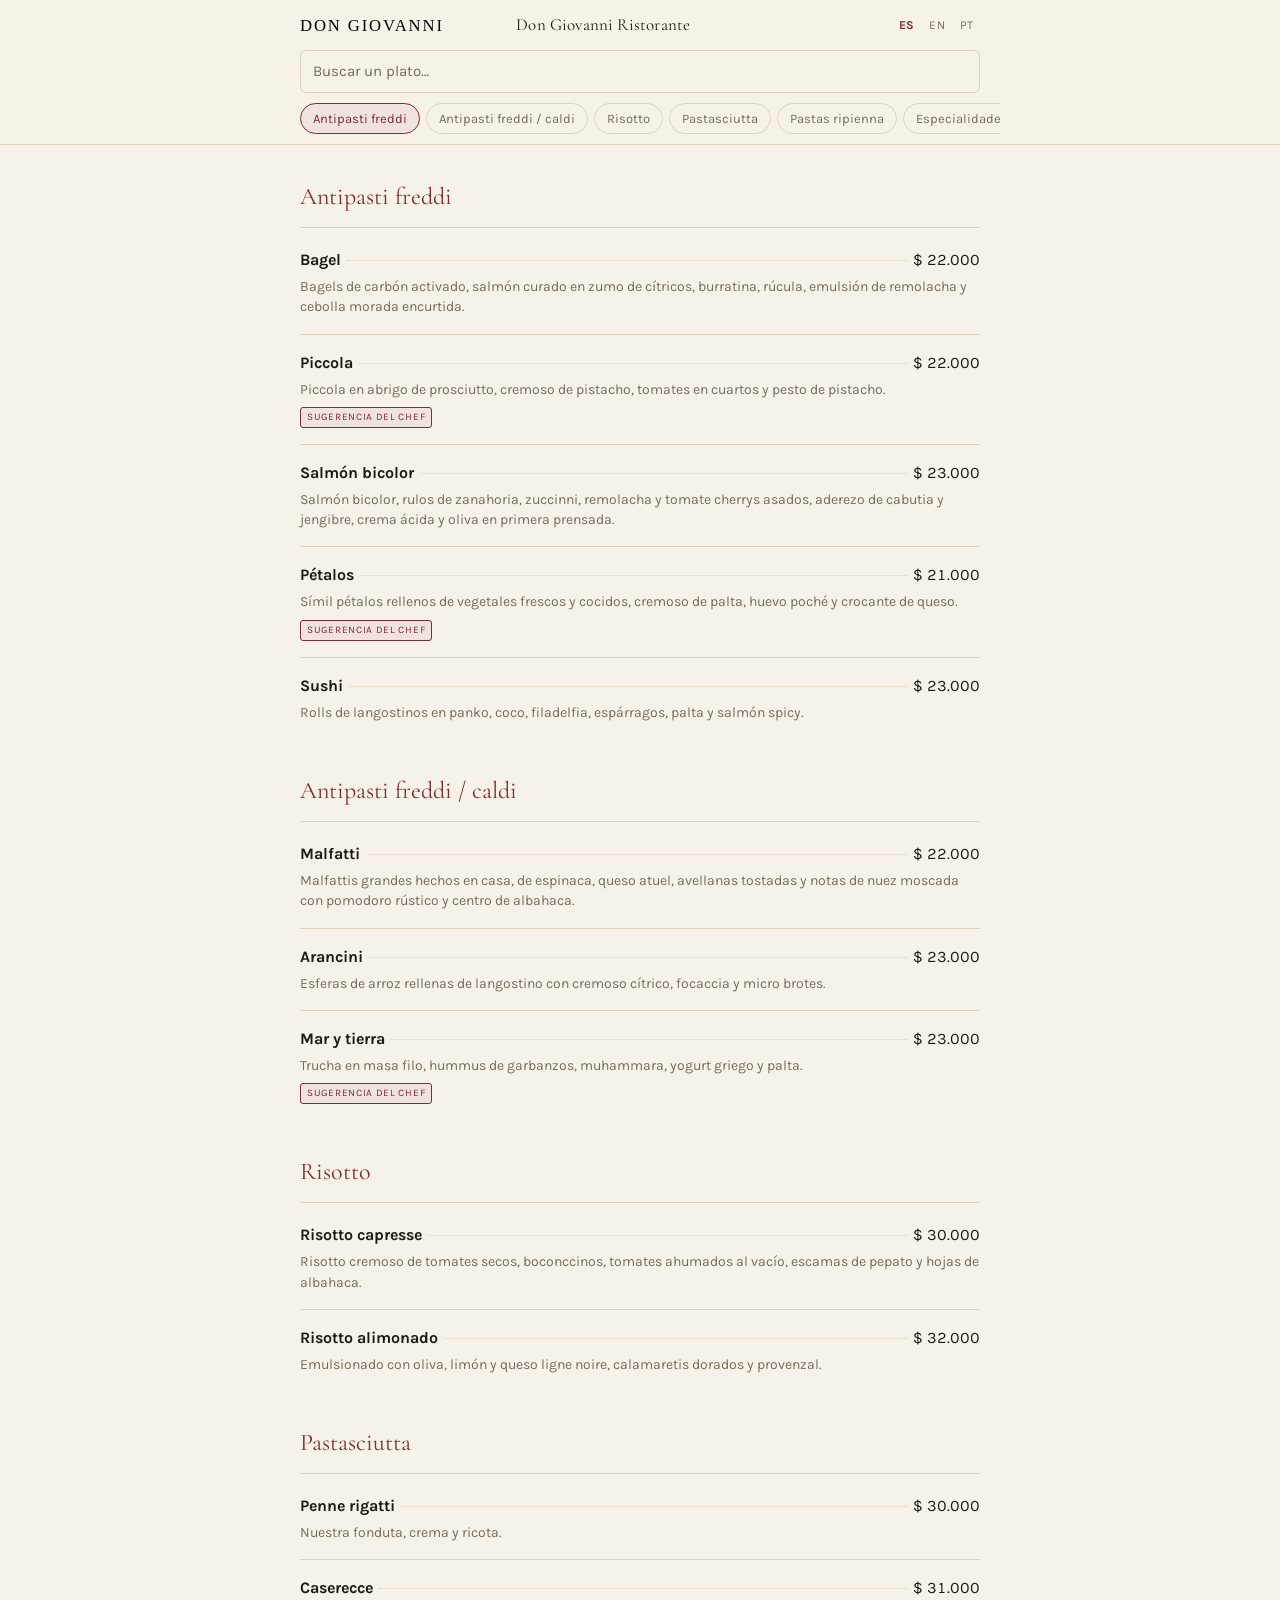
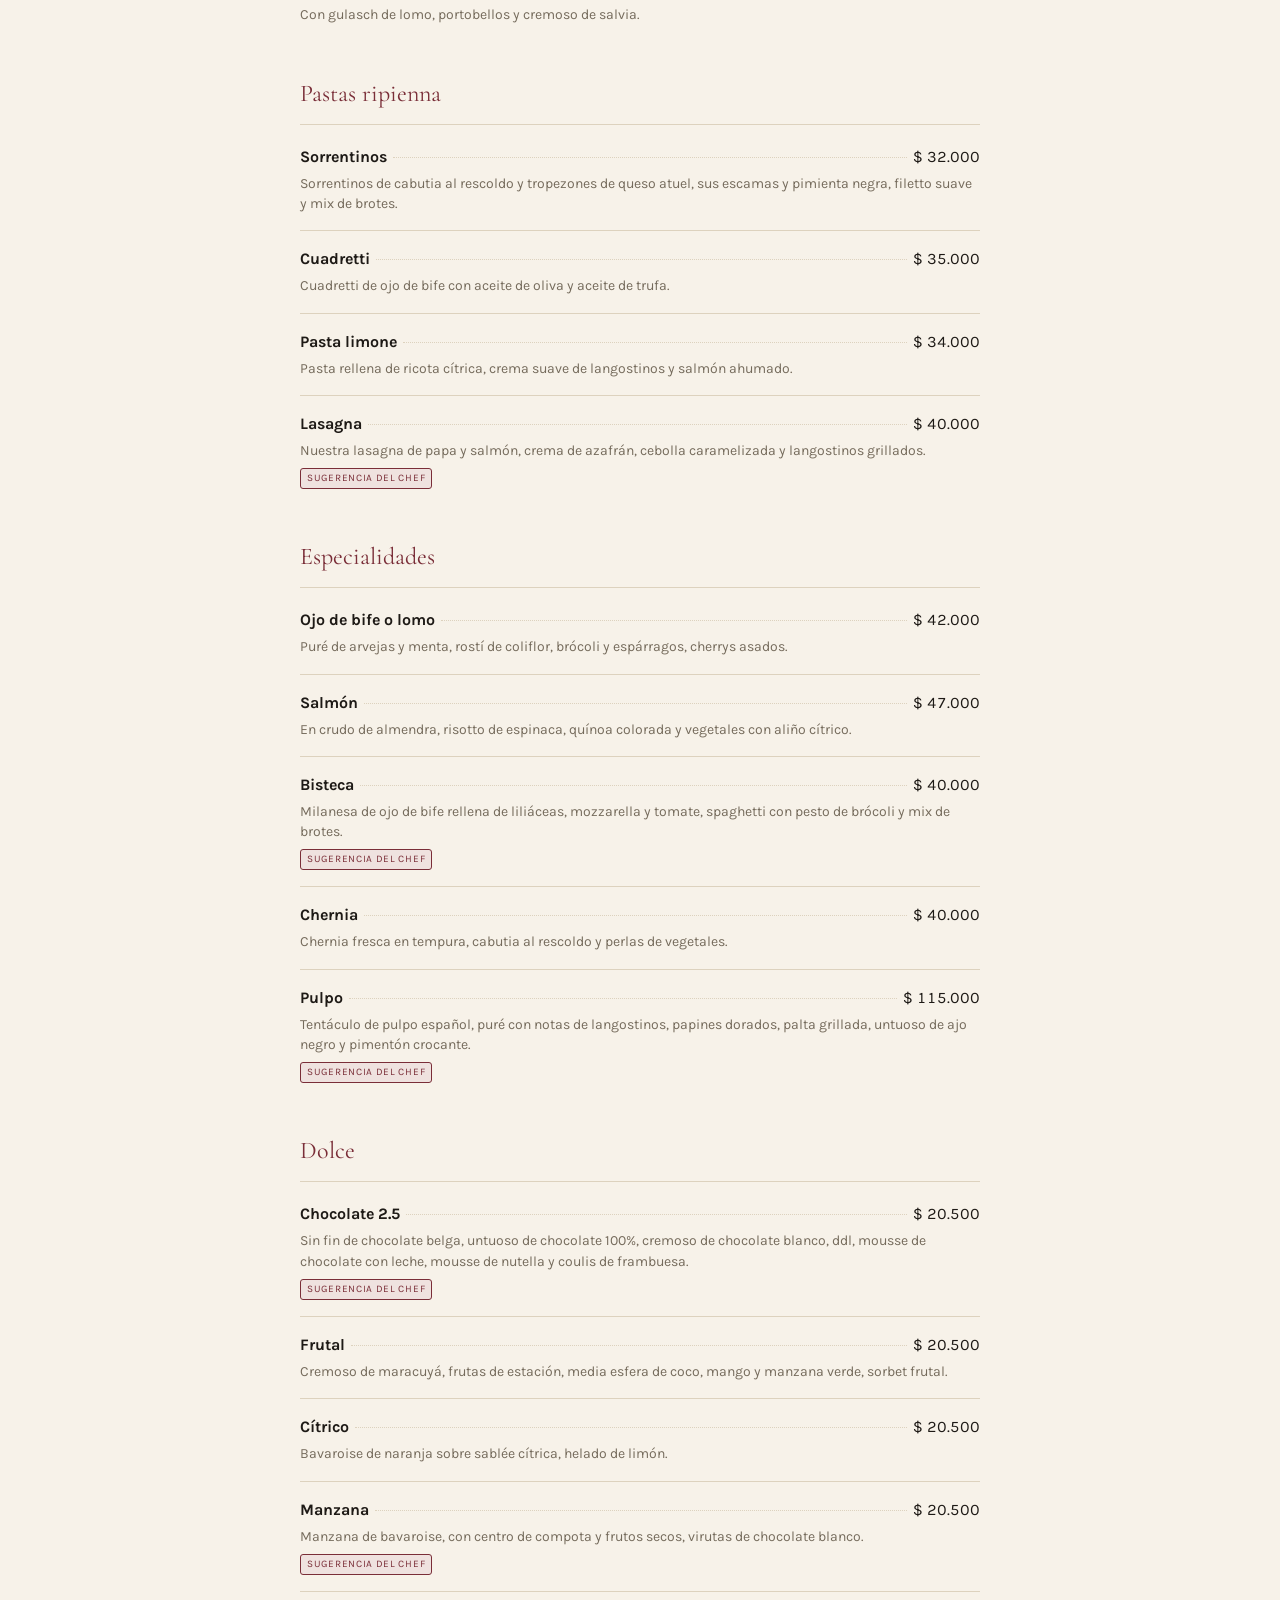
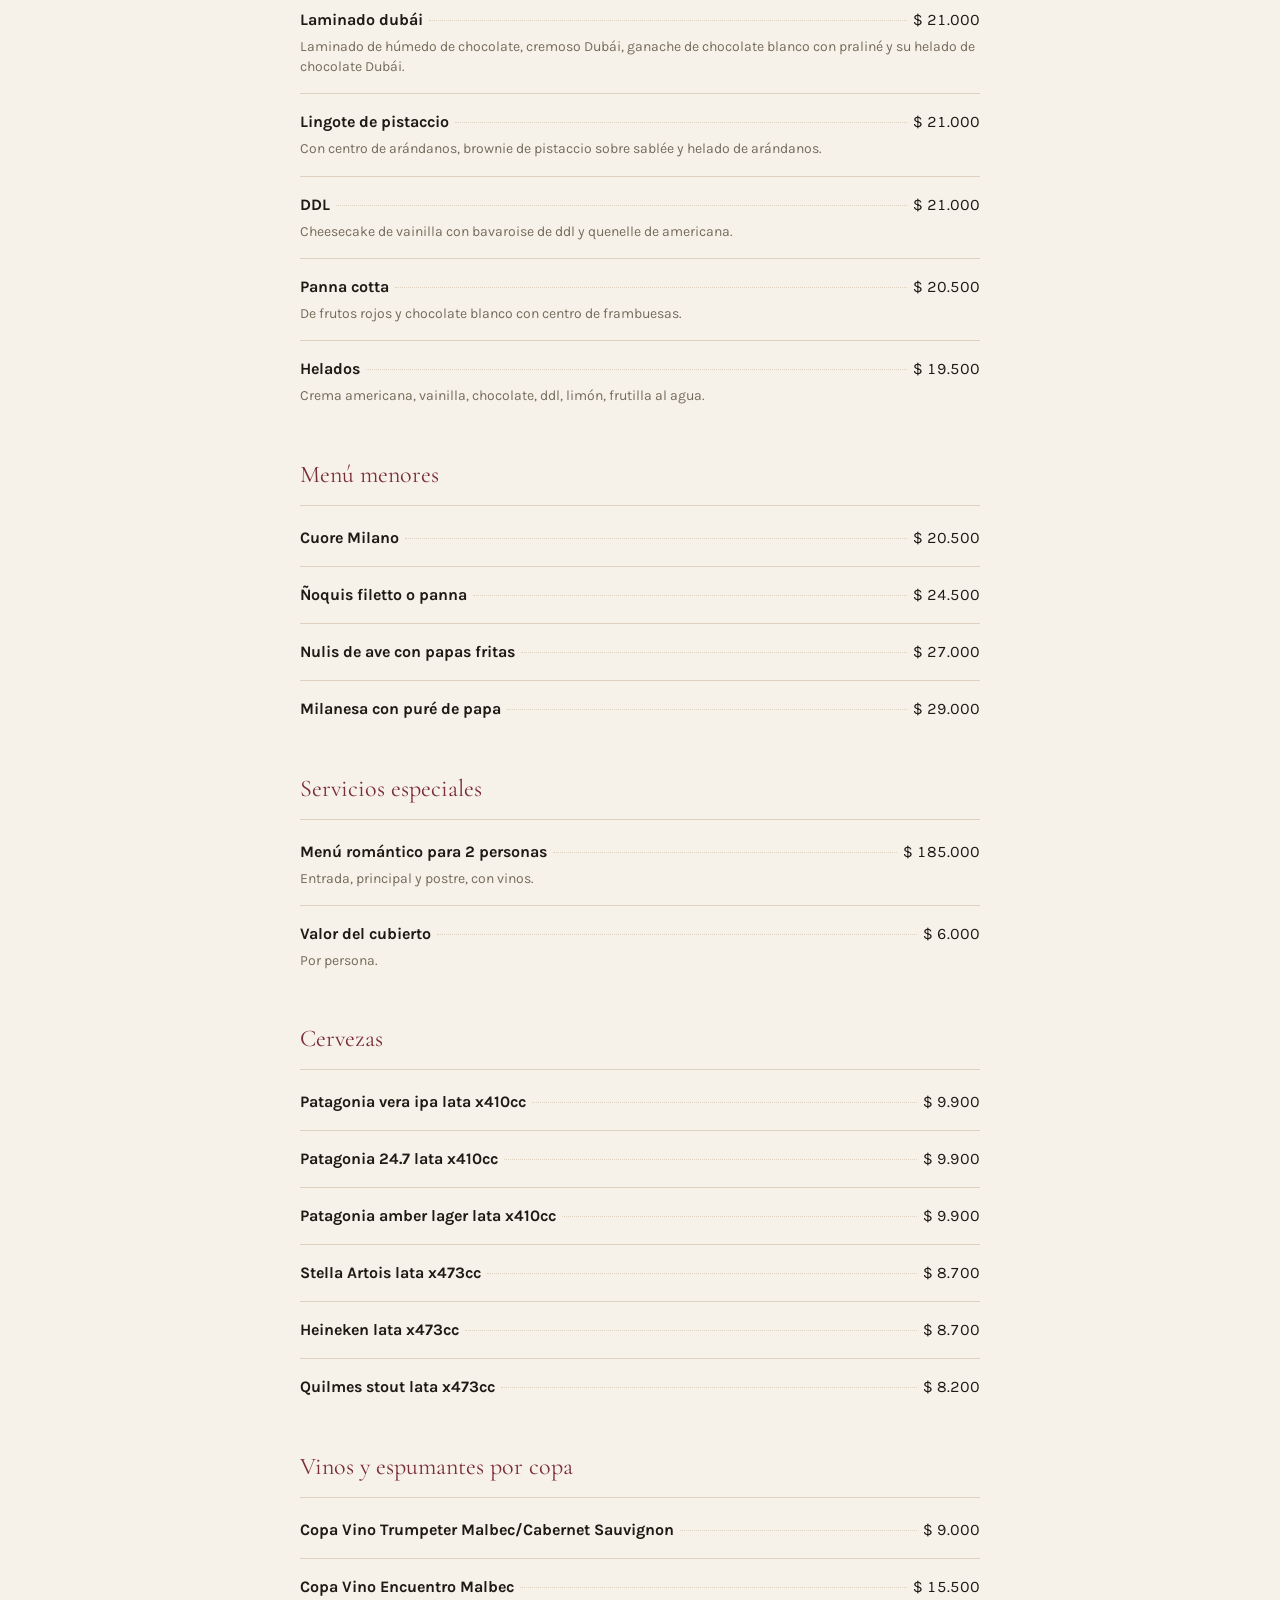
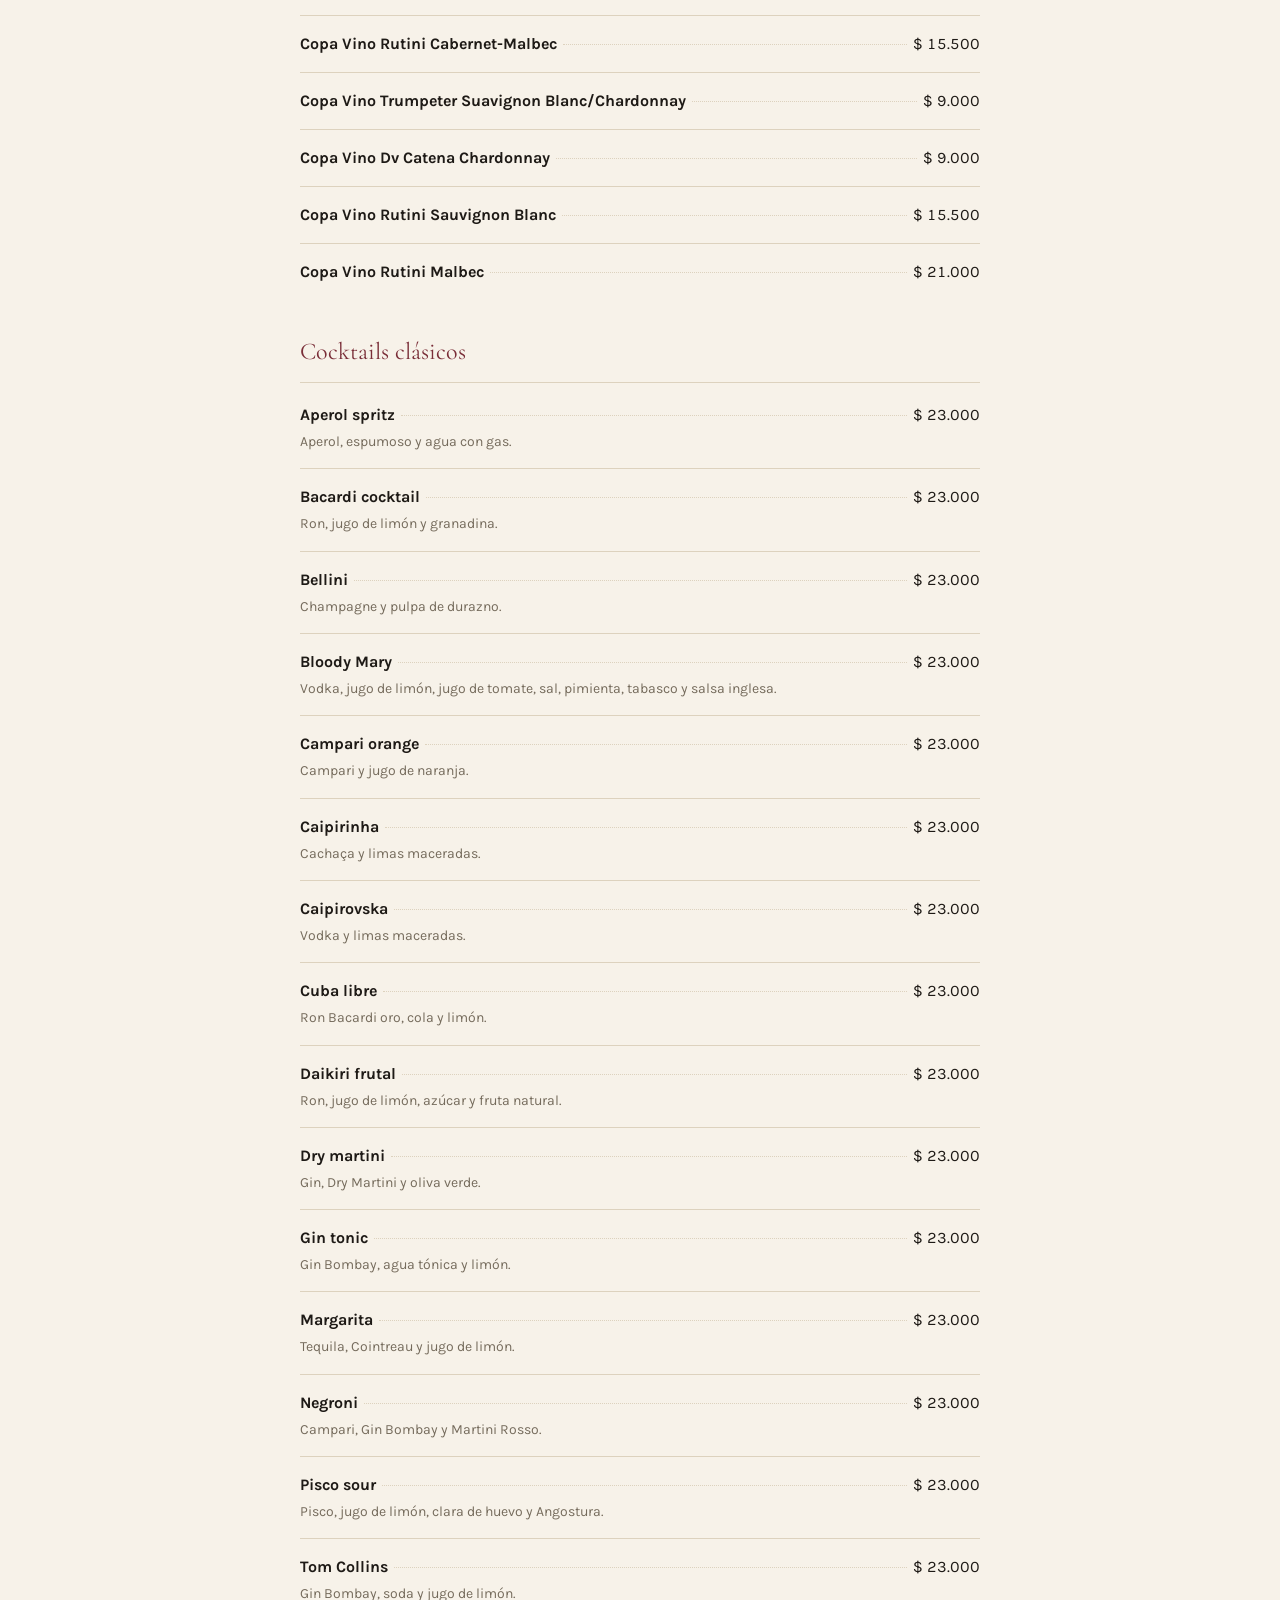
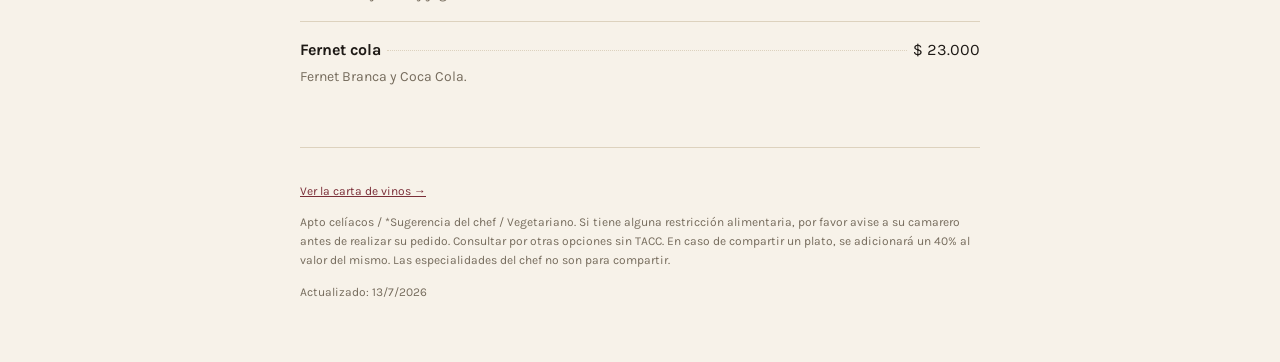
==== carta/don-giovanni/index.html @ 8a918131 "Add files via upload" ====
<!doctype html>
<html lang="es">
<head>
<meta charset="utf-8">
<meta name="viewport" content="width=device-width, initial-scale=1">
<title>Don Giovanni Ristorante</title>
<meta name="description" content="Carta de Don Giovanni Ristorante.">
<meta property="og:title" content="Don Giovanni Ristorante">
<link rel="preconnect" href="https://fonts.googleapis.com">
<link rel="preconnect" href="https://fonts.gstatic.com" crossorigin>
<link href="https://fonts.googleapis.com/css2?family=Karla:wght@400;700&family=Cormorant+Garamond:wght@400;600&family=Libre+Baskerville:wght@400;700&family=Oswald:wght@400;500&display=swap" rel="stylesheet">
<link rel="stylesheet" href="../../assets/css/menu.css">
</head>
<body data-carta="don-giovanni" data-tema="dg" data-base="../../">
<header class="bar" id="bar"></header>
<main id="app"><p class="empty">Cargando…</p></main>
<script src="../../assets/js/menu.js"></script>
</body>
</html>
---- assets/css/menu.css ----
/* ============================================================
   Cartas digitales — base + temas por carta
   Un solo CSS. El tema se elige con <body data-tema="lb">.
   ============================================================ */

:root {
  --paper: #FBFAF8;
  --ink: #1B1A17;
  --ink-soft: #6B675E;
  --rule: #DFDAD0;
  --accent: #8A6A3B;
  --accent-soft: #F0E9DC;
  --display: "Libre Baskerville", Georgia, serif;
  --body: "Karla", -apple-system, BlinkMacSystemFont, "Segoe UI", sans-serif;
  --maxw: 720px;
}

/* Don Giovanni — ristorante, tinta cálida y burdeos */
[data-tema="dg"] {
  --paper: #F7F2E9;
  --ink: #1E1A16;
  --ink-soft: #756B5C;
  --rule: #DDD2BE;
  --accent: #7A2E38;
  --accent-soft: #EFE2DF;
  --display: "Cormorant Garamond", Georgia, serif;
}

/* Lobby Bar — hotel, azul profundo y bronce */
[data-tema="lb"] {
  --paper: #FBFAF8;
  --ink: #16233A;
  --ink-soft: #6C7789;
  --rule: #DFE2E8;
  --accent: #A67C3D;
  --accent-soft: #F3EADA;
  --display: "Libre Baskerville", Georgia, serif;
}

/* Room Service — sobrio, legible de noche */
[data-tema="rs"] {
  --paper: #FAFAF9;
  --ink: #22262B;
  --ink-soft: #6E747C;
  --rule: #E2E4E6;
  --accent: #3F5B70;
  --accent-soft: #E7EDF2;
  --display: "Libre Baskerville", Georgia, serif;
}

/* Pool Snack — luz, agua */
[data-tema="pool"] {
  --paper: #FBFCFC;
  --ink: #12312F;
  --ink-soft: #5E7370;
  --rule: #D8E5E2;
  --accent: #0F7168;
  --accent-soft: #E0F0ED;
  --display: "Libre Baskerville", Georgia, serif;
}

/* La Federala — parrilla, brasa */
[data-tema="lf"] {
  --paper: #F6F1E8;
  --ink: #211E1B;
  --ink-soft: #6F675E;
  --rule: #DBD2C4;
  --accent: #A63D22;
  --accent-soft: #F1E1DA;
  --display: "Oswald", Impact, sans-serif;
}

/* Carta de vinos — bodega */
[data-tema="vinos"] {
  --paper: #F5F1EE;
  --ink: #241A22;
  --ink-soft: #6E5F69;
  --rule: #DCD1D6;
  --accent: #5C2A45;
  --accent-soft: #EBE0E6;
  --display: "Cormorant Garamond", Georgia, serif;
}

* { box-sizing: border-box; }

body {
  margin: 0;
  background: var(--paper);
  color: var(--ink);
  font-family: var(--body);
  font-size: 16px;
  line-height: 1.5;
  -webkit-font-smoothing: antialiased;
}

.wrap { max-width: var(--maxw); margin: 0 auto; padding: 0 20px; }

/* ---------- barra superior ---------- */
.bar {
  position: sticky; top: 0; z-index: 20;
  background: color-mix(in srgb, var(--paper) 92%, transparent);
  backdrop-filter: saturate(1.4) blur(8px);
  border-bottom: 1px solid var(--rule);
}
.bar__top {
  display: flex; align-items: center; gap: 12px;
  padding: 12px 20px; max-width: var(--maxw); margin: 0 auto;
}
.bar__logo { height: 26px; width: auto; }
.bar__name {
  font-family: var(--display); font-size: 17px; font-weight: 400;
  letter-spacing: .01em; margin: 0; flex: 1; white-space: nowrap;
  overflow: hidden; text-overflow: ellipsis;
}
.bar__lang { display: flex; gap: 2px; }
.bar__lang button {
  border: 0; background: none; font: inherit; font-size: 12px;
  text-transform: uppercase; letter-spacing: .06em;
  color: var(--ink-soft); padding: 4px 6px; cursor: pointer; border-radius: 4px;
}
.bar__lang button[aria-pressed="true"] { color: var(--accent); font-weight: 700; }

.search { padding: 0 20px 10px; max-width: var(--maxw); margin: 0 auto; }
.search input {
  width: 100%; padding: 9px 12px; font: inherit; font-size: 15px;
  color: var(--ink); background: transparent;
  border: 1px solid var(--rule); border-radius: 6px;
}
.search input::placeholder { color: var(--ink-soft); }
.search input:focus { outline: 2px solid var(--accent); outline-offset: 1px; border-color: transparent; }

/* chips de sección */
.chips {
  display: flex; gap: 6px; overflow-x: auto; scrollbar-width: none;
  padding: 0 20px 10px; max-width: var(--maxw); margin: 0 auto;
  -webkit-overflow-scrolling: touch;
}
.chips::-webkit-scrollbar { display: none; }
.chips a {
  flex: 0 0 auto; font-size: 13px; text-decoration: none; white-space: nowrap;
  color: var(--ink-soft); border: 1px solid var(--rule); border-radius: 999px;
  padding: 5px 12px; transition: background .15s, color .15s, border-color .15s;
}
.chips a[aria-current="true"] {
  color: var(--accent); border-color: var(--accent); background: var(--accent-soft);
}

/* ---------- portada ---------- */
.hero { text-align: center; padding: 40px 20px 28px; }
.hero__logo { height: 54px; width: auto; margin-bottom: 14px; }
.hero__title {
  font-family: var(--display); font-weight: 400; font-size: 34px;
  line-height: 1.15; margin: 0 0 6px;
}
.hero__meta { font-size: 12px; color: var(--ink-soft); letter-spacing: .04em; }

/* ---------- secciones ---------- */
.sec { padding-top: 34px; scroll-margin-top: 118px; }
.sec__foto {
  display: block; width: 100%; height: 168px; object-fit: cover;
  border-radius: 10px; margin-bottom: 18px; background: var(--accent-soft);
}
.sec__title {
  font-family: var(--display); font-weight: 400; font-size: 24px; margin: 0 0 2px;
  color: var(--accent);
}
.sec__note { font-size: 13px; color: var(--ink-soft); margin: 0 0 6px; }
.sec__rule { border: 0; border-top: 1px solid var(--rule); margin: 12px 0 4px; }

/* ---------- items: la firma es el punteado hasta el precio ---------- */
.item { padding: 16px 0; border-bottom: 1px solid var(--rule); }
.item:last-child { border-bottom: 0; }
.item__head { display: flex; align-items: baseline; gap: 6px; }
.item__name { font-weight: 700; font-size: 16px; }
.item__dots {
  flex: 1; border-bottom: 1px dotted var(--rule);
  transform: translateY(-4px); min-width: 16px;
}
.item__price {
  font-variant-numeric: tabular-nums; font-size: 16px; white-space: nowrap;
  color: var(--ink);
}
.item__desc { margin: 5px 0 0; font-size: 14px; color: var(--ink-soft); line-height: 1.45; }
.item__tags { display: flex; flex-wrap: wrap; gap: 5px; margin-top: 7px; }
.tag {
  font-size: 10px; letter-spacing: .07em; text-transform: uppercase;
  border: 1px solid var(--rule); color: var(--ink-soft);
  border-radius: 3px; padding: 2px 6px;
}
.tag--nuevo, .tag--sugerencia_chef, .tag--promo_3x4 {
  border-color: var(--accent); color: var(--accent); background: var(--accent-soft);
}

/* ---------- pie ---------- */
.foot {
  margin-top: 44px; padding: 22px 0 48px; border-top: 1px solid var(--rule);
  font-size: 12px; color: var(--ink-soft); line-height: 1.6;
}
.foot a { color: var(--accent); }

.empty { padding: 40px 0; text-align: center; color: var(--ink-soft); font-size: 15px; }

/* ---------- home / selector ---------- */
.cards { display: grid; gap: 12px; padding: 8px 0 48px; }
.card {
  display: flex; align-items: center; justify-content: space-between; gap: 12px;
  padding: 18px 20px; text-decoration: none; color: var(--ink);
  border: 1px solid var(--rule); border-radius: 10px; background: #fff;
}
.card:hover, .card:focus-visible { border-color: var(--accent); outline: none; }
.card__name { font-family: var(--display); font-size: 20px; }
.card__meta { font-size: 12px; color: var(--ink-soft); }
.card__arrow { color: var(--accent); }

@media (prefers-reduced-motion: reduce) {
  * { transition: none !important; scroll-behavior: auto !important; }
}
html { scroll-behavior: smooth; }
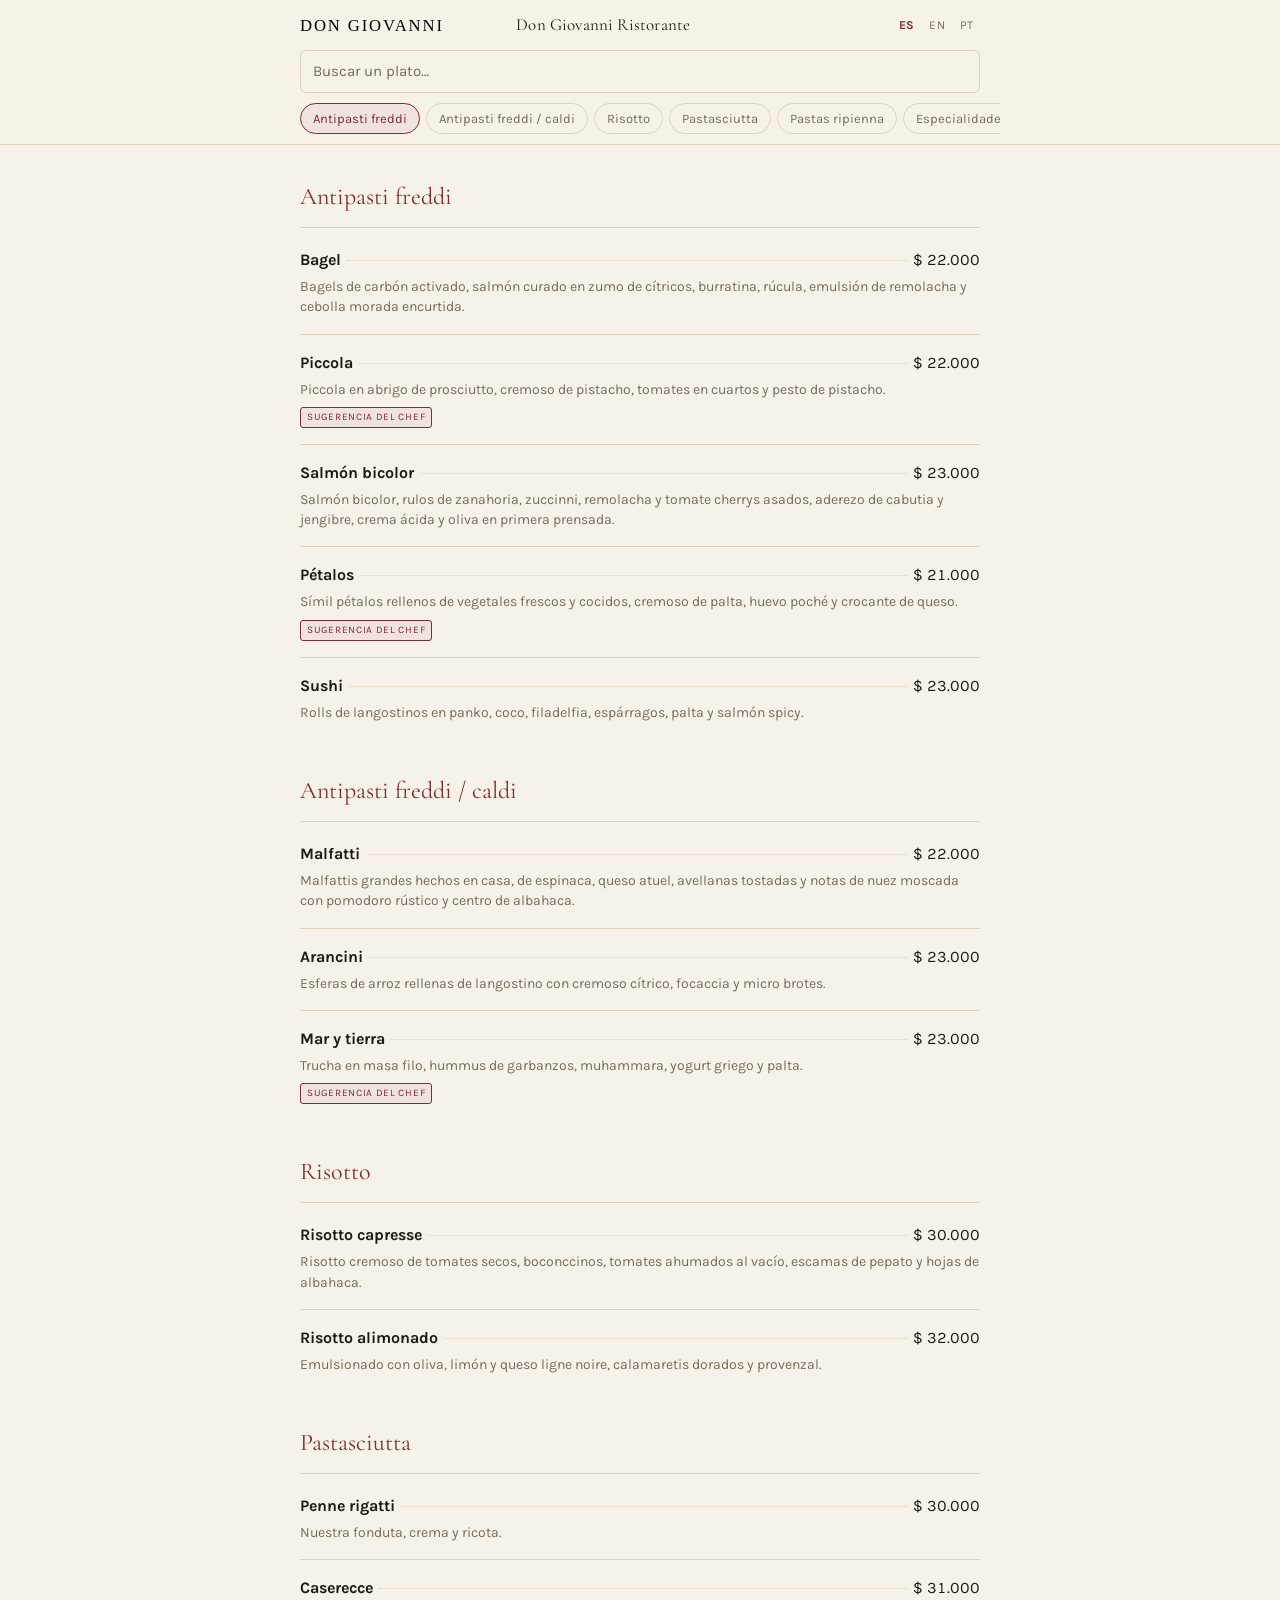
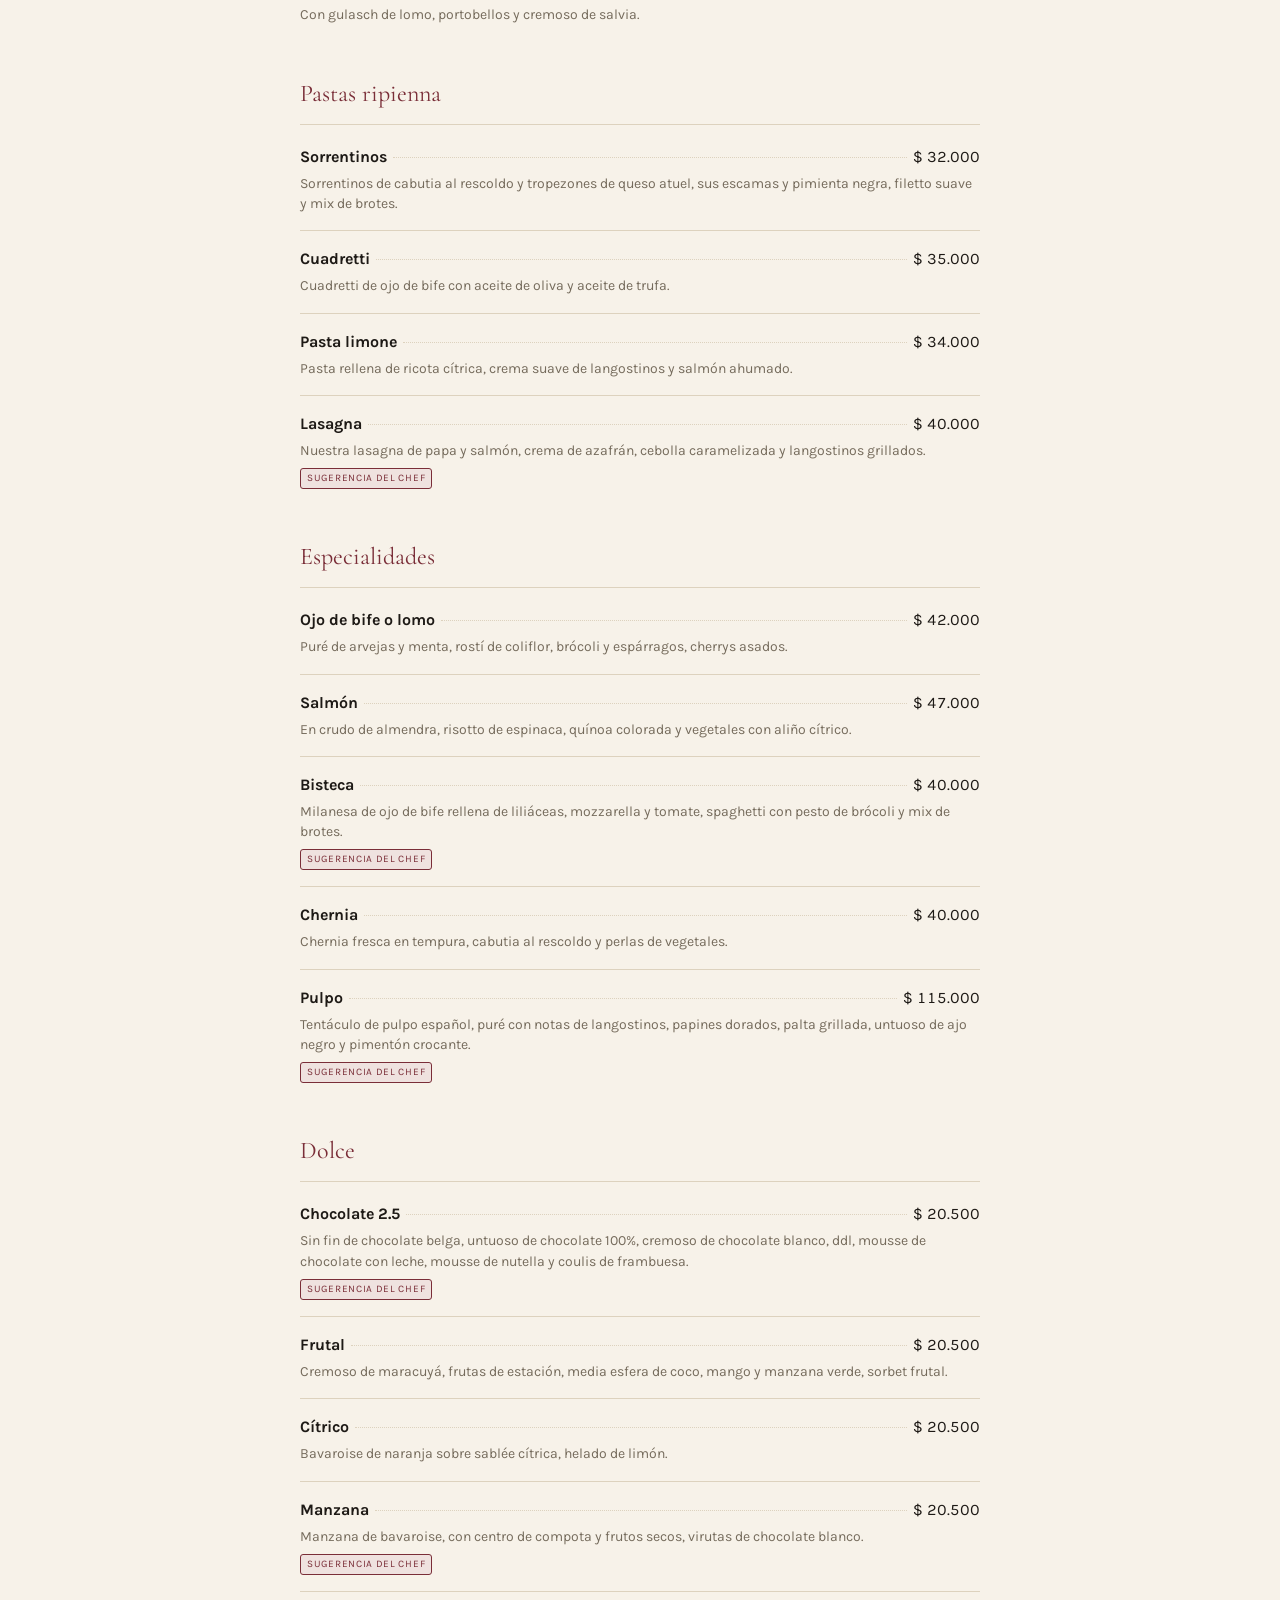
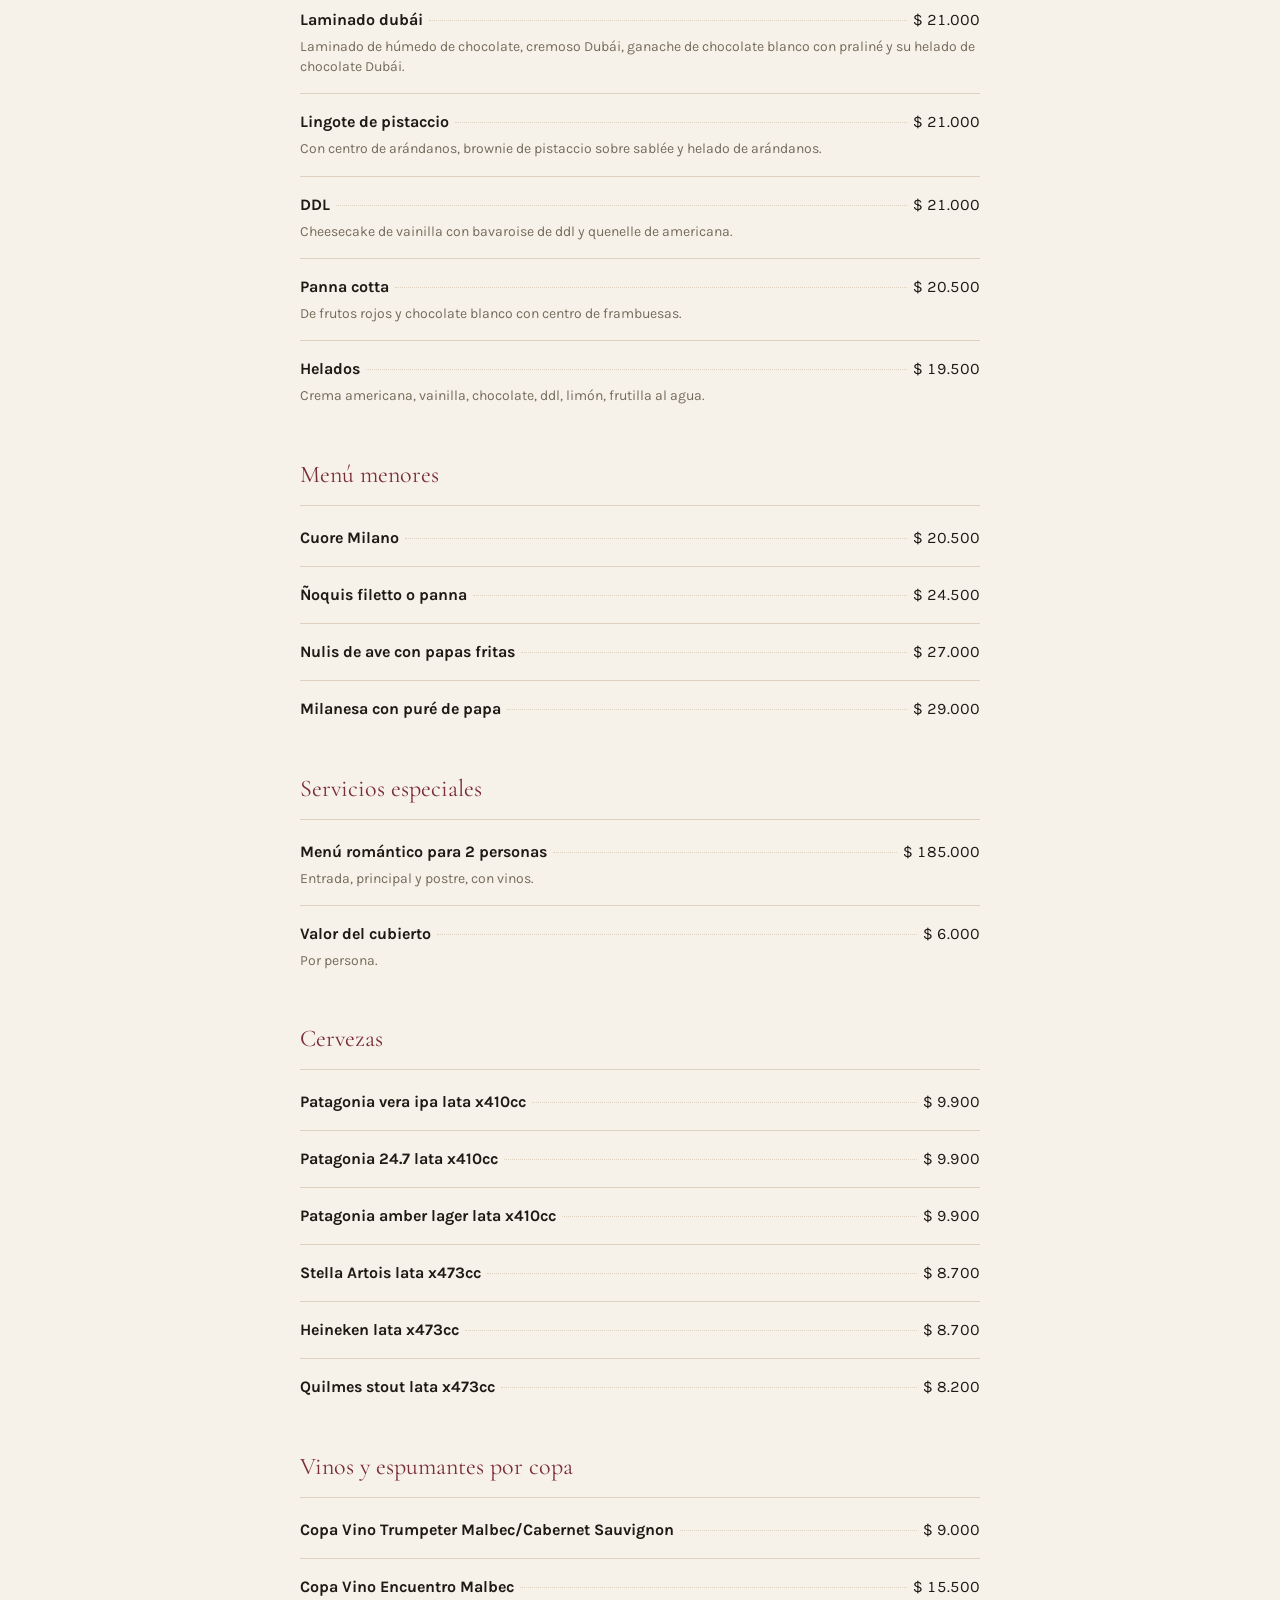
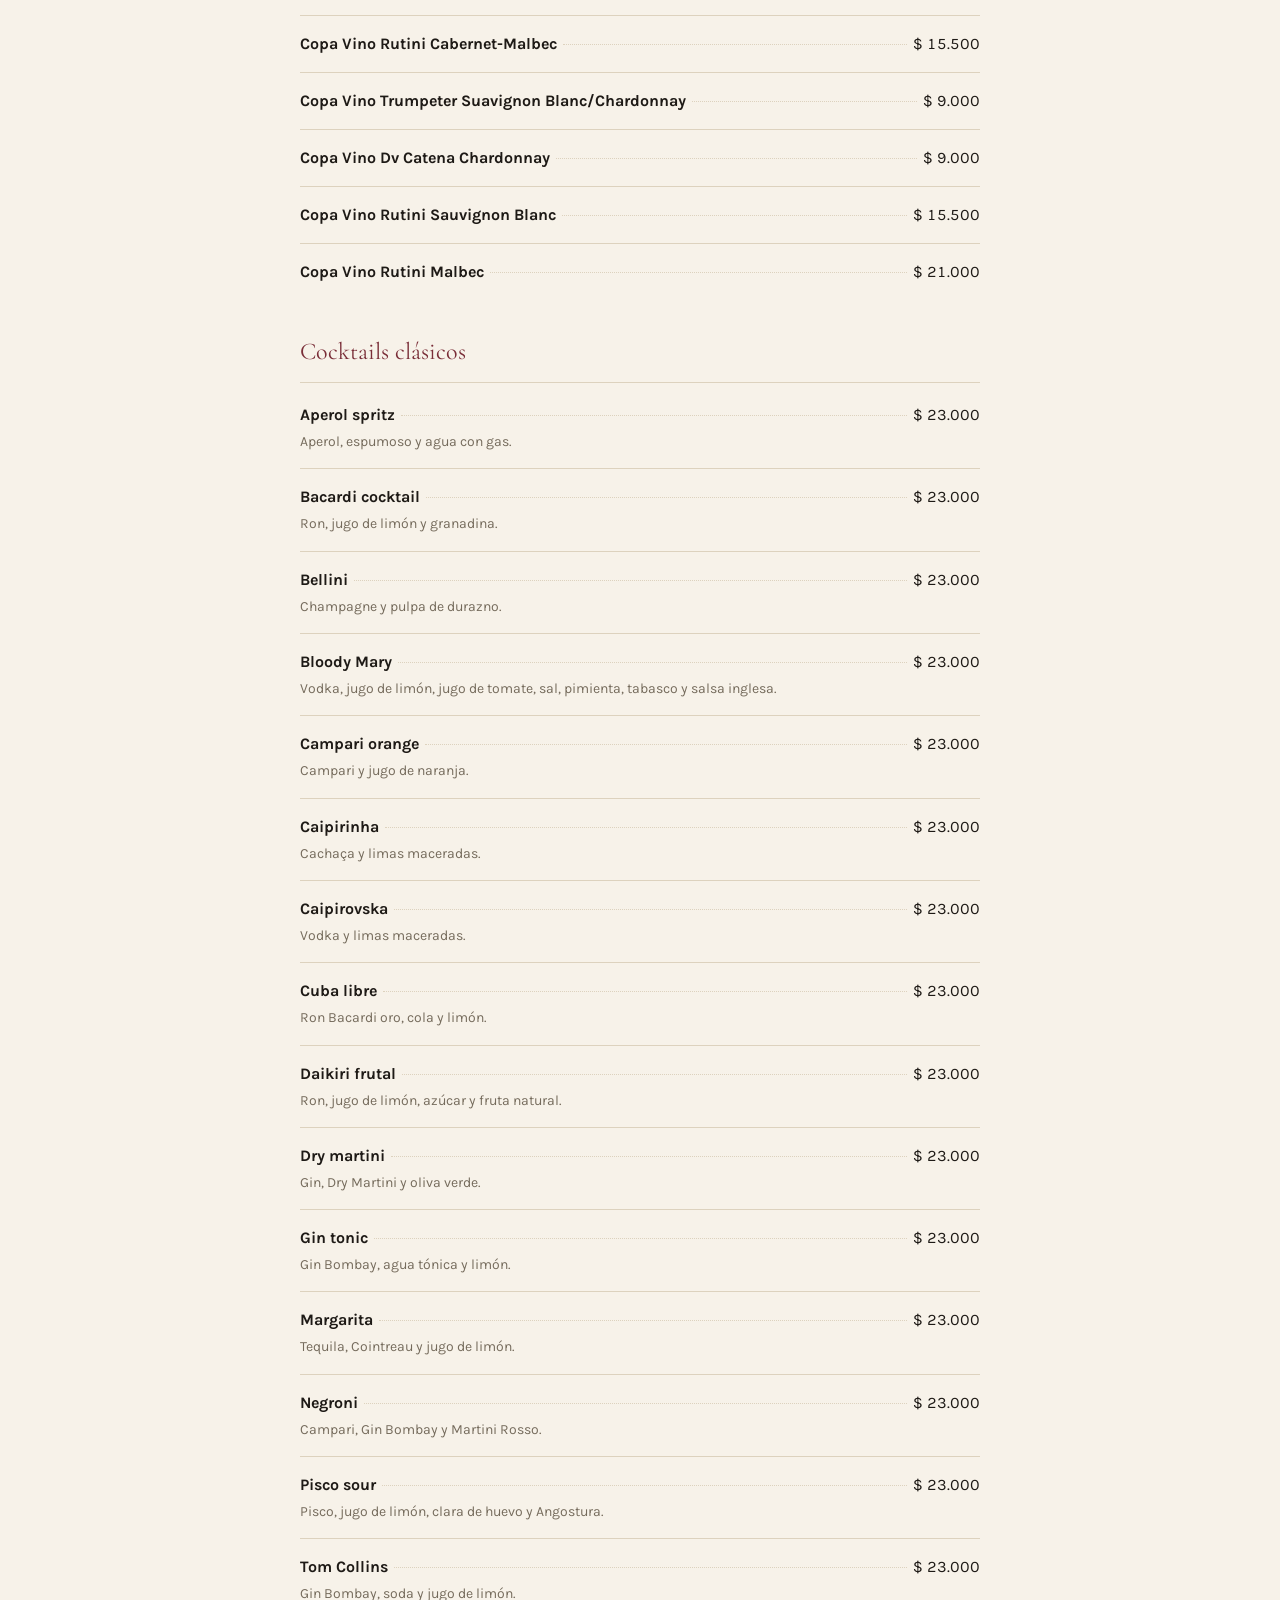
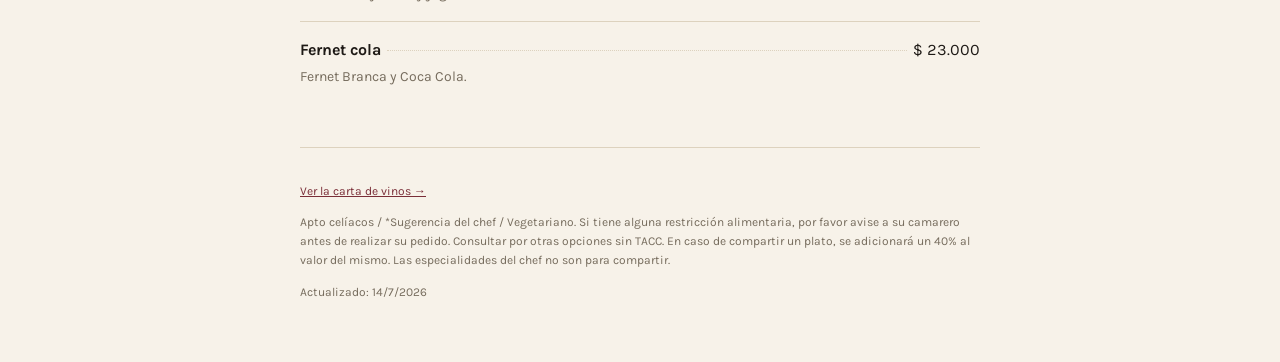
==== commit 2498d9f5: "Cartas: carta/don-giovanni/index.html" ====
--- a/carta/don-giovanni/index.html
+++ b/carta/don-giovanni/index.html
@@ -4,7 +4,6 @@
 <meta charset="utf-8">
 <meta name="viewport" content="width=device-width, initial-scale=1">
 <title>Don Giovanni Ristorante</title>
-<meta name="description" content="Carta de Don Giovanni Ristorante.">
 <meta property="og:title" content="Don Giovanni Ristorante">
 <link rel="preconnect" href="https://fonts.googleapis.com">
 <link rel="preconnect" href="https://fonts.gstatic.com" crossorigin>
